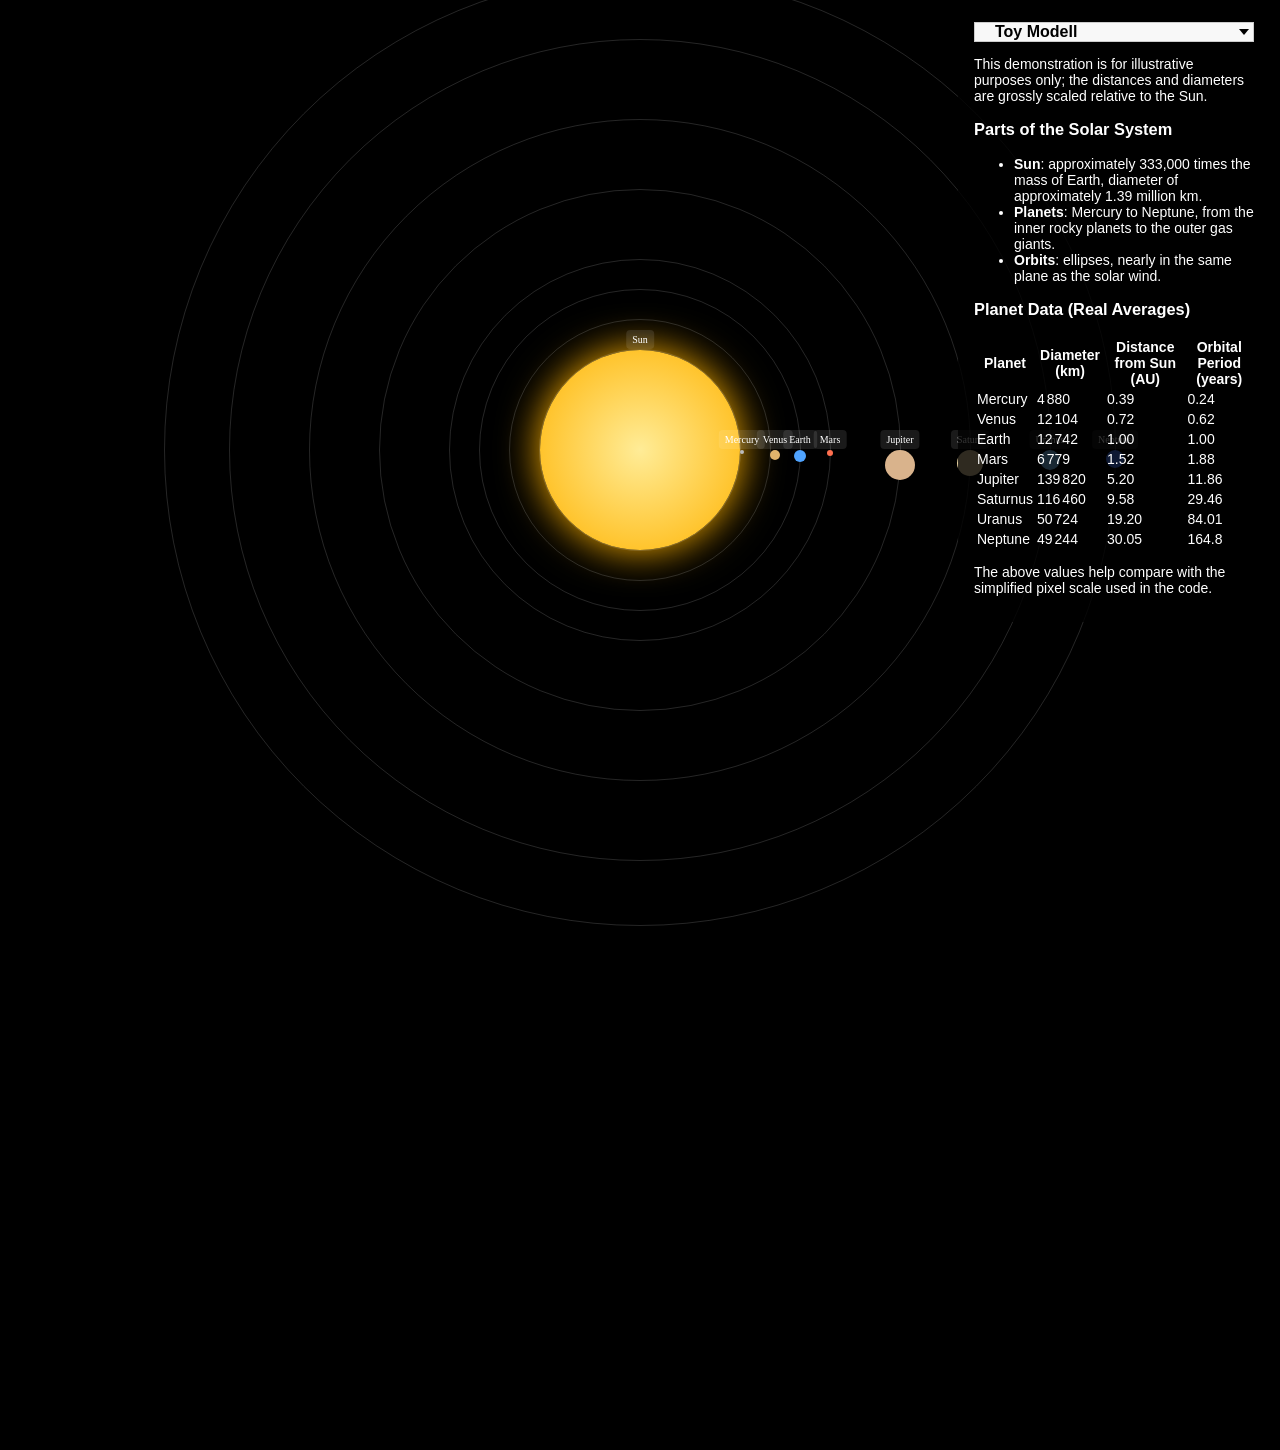
==== samples/sample2/index.html @ d975b99a "Toy Modell - Solar system" ====
<!DOCTYPE html>
<html lang="hu">

<head>
    <meta charset="UTF-8">
    <title>Solar system - Toy Modell – CSS animation</title>
    <link rel="stylesheet" href="main.css" />
    <link rel="stylesheet" href="infopanel.css" />
</head>

<body>

    <div id="info-panel">
        <button id="toggle-btn" class='toggle-btn open'>
            <h2>Toy Modell</h2>
        </button>

        <div id="info-content">
            <p>This demonstration is for illustrative purposes only; the distances and diameters are grossly scaled
                relative to the Sun.</p>
            <h3>Parts of the Solar System</h3>
            <ul>
                <li><strong>Sun</strong>: approximately 333,000 times the mass of Earth, diameter of approximately 1.39
                    million km.</li>
                <li><strong>Planets</strong>: Mercury to Neptune, from the inner rocky planets to the outer gas giants.
                </li>
                <li><strong>Orbits</strong>: ellipses, nearly in the same plane as the solar wind.</li>
            </ul>
            <h3>Planet Data (Real Averages)</h3>
            <table>
                <tr>
                    <th>Planet</th>
                    <th>Diameter (km)</th>
                    <th>Distance from Sun (AU)</th>
                    <th>Orbital Period (years)</th>
                </tr>
                <tr>
                    <td>Mercury</td>
                    <td>4 880</td>
                    <td>0.39</td>
                    <td>0.24</td>
                </tr>
                <tr>
                    <td>Venus</td>
                    <td>12 104</td>
                    <td>0.72</td>
                    <td>0.62</td>
                </tr>
                <tr>
                    <td>Earth </td>
                    <td>12 742</td>
                    <td>1.00</td>
                    <td>1.00</td>
                </tr>
                <tr>
                    <td>Mars</td>
                    <td>6 779</td>
                    <td>1.52</td>
                    <td>1.88</td>
                </tr>
                <tr>
                    <td>Jupiter</td>
                    <td>139 820</td>
                    <td>5.20</td>
                    <td>11.86</td>
                </tr>
                <tr>
                    <td>Saturnus</td>
                    <td>116 460</td>
                    <td>9.58</td>
                    <td>29.46</td>
                </tr>
                <tr>
                    <td>Uranus</td>
                    <td>50 724</td>
                    <td>19.20</td>
                    <td>84.01</td>
                </tr>
                <tr>
                    <td>Neptune</td>
                    <td>49 244</td>
                    <td>30.05</td>
                    <td>164.8</td>
                </tr>
            </table>
            <p>The above values help compare with the simplified pixel scale used in the code.</p>
        </div>
    </div>
    <div class="zoom-container" id="zoom">
        <div class="solar-system">
            <div class="sun">
                <span class='name'>Sun</span>
            </div>

            <div class="orbit orbit-mercury">
                <div class="planet mercury">
                    <span class='name'>Mercury</span>
                </div>
            </div>
            <div class="orbit orbit-venus">
                <div class="planet venus">
                    <span class='name'>Venus</span>
                </div>
            </div>
            <div class="orbit orbit-earth">
                <div class="planet earth">
                    <span class='name'>Earth</span>
                </div>
            </div>
            <div class="orbit orbit-mars">
                <div class="planet mars">
                    <span class='name'>Mars</span>
                </div>
            </div>
            <div class="orbit orbit-jupiter">
                <div class="planet jupiter">
                    <span class='name'>Jupiter</span>
                </div>
            </div>
            <div class="orbit orbit-saturn">
                <div class="planet saturn">
                    <span class='name'>Saturn</span>
                </div>
            </div>
            <div class="orbit orbit-uranus">
                <div class="planet uranus">
                    <span class='name'>Uranus</span>
                </div>
            </div>
            <div class="orbit orbit-neptune">
                <div class="planet neptune">
                    <span class='name'>Neptune</span>
                </div>
            </div>
        </div>
    </div>

    <script>
        /* Simple zoom with mouse wheel */
        let scale = 1;
        const zoom = document.getElementById("zoom");

        window.addEventListener("wheel", e => {
            e.preventDefault();
            scale += e.deltaY * -0.001;
            scale = Math.min(Math.max(0.2, scale), 3);
            zoom.style.transform = `scale(${scale})`;
        }, { passive: false });
    </script>
    <script>
        const info = document.getElementById('info-content');
        const toggleButton = document.getElementById('toggle-btn');
        let visible = true;
        toggleButton.addEventListener('click', () => {
            visible = !visible;
            info.style.display = visible ? 'block' : 'none';
            toggleButton.classList.toggle('closed', !visible);
            toggleButton.classList.toggle('open', visible);
        });
    </script>
</body>

</html>
---- samples/sample2/main.css ----
body {
  background: #000;
  margin: 0;
  overflow: hidden;
}

/* Zoomable container */
.zoom-container {
  width: 100vw;
  height: 100vh;
  display: flex;
  justify-content: center;
  align-items: center;
  transform-origin: center center;
}

.solar-system {
  position: relative;
  width: 2000px;
  height: 2000px;

  .name {
    position: fixed;
    top: -20px;
    left: 50%;
    transform: translateX(-50%);
    color: #fff;
    font-size: 10px;
    white-space: nowrap;
    padding: 4px 6px;
    border-radius: 4px;
    background-color: rgba(255, 255, 255, 0.1);
  }
}

/* Sun */
.sun {
  position: absolute;
  width: 200px;
  height: 200px;
  background: radial-gradient(circle, #ffec97, #ffb300);
  border-radius: 50%;
  top: 50%;
  left: 50%;
  transform: translate(-50%, -50%);
  box-shadow: 0 0 40px #ffb300;
}

/* Orbits */
.orbit {
  position: absolute;
  border: 1px solid rgba(255, 255, 255, 0.15);
  border-radius: 50%;
  top: 50%;
  left: 50%;
  transform: translate(-50%, -50%);
  animation: orbit linear infinite;
}

/* Planets */
.planet {
  position: absolute;
  border-radius: 50%;
  top: 50%;
  left: 50%;
  transform: translateX(var(--radius));
  transform-origin: calc(-1 * var(--radius)) center;
}

@keyframes orbit {
  from {
    transform: translate(-50%, -50%) rotate(0deg);
  }

  to {
    transform: translate(-50%, -50%) rotate(360deg);
  }
}

/* --- Planet data --- */

/* Mercury */
.orbit-mercury {
  width: 200px;
  height: 200px;
  animation-duration: 2.4s;
}

.mercury {
  --diameter: 4px;
  /*--radius: calc(100px - var(--diameter) / 2);*/
  --radius: 100px;
  width: var(--diameter);
  height: var(--diameter);
  background: #bbb;
}

/* VVenus */
.orbit-venus {
  width: 260px;
  height: 260px;
  animation-duration: 6.2s;
}

.venus {
  --diameter: 10px;
  width: var(--diameter);
  height: var(--diameter);
  background: #e0b36b;
  /* --radius: calc(130px - var(--diameter) / 2); */
  --radius: 130px;
}

/* Earth */
.orbit-earth {
  width: 320px;
  height: 320px;
  animation-duration: 10s;
}

.earth {
  --diameter: 12px;
  width: var(--diameter);
  height: var(--diameter);
  background: #4fa3ff;
  --radius: calc(160px - var(--diameter) / 2);
}

/* Mars */
.orbit-mars {
  width: 380px;
  height: 380px;
  animation-duration: 18.8s;
}

.mars {
  --diameter: 6px;
  width: var(--diameter);
  height: var(--diameter);
  background: #ff6f4f;
  --radius: calc(190px - var(--diameter) / 2);
}

/* Jupiter */
.orbit-jupiter {
  width: 520px;
  height: 520px;
  animation-duration: 118.6s;
}

.jupiter {
  --diameter: 30px;
  width: var(--diameter);
  height: var(--diameter);
  background: #d9b38c;
  --radius: calc(260px - var(--diameter) / 2);
}

/* Saturn */
.orbit-saturn {
  width: 660px;
  height: 660px;
  animation-duration: 294.6s;
}

.saturn {
  --diameter: 26px;
  width: var(--diameter);
  height: var(--diameter);
  background: #e8d3a2;
  --radius: calc(330px - var(--diameter) / 2);
}

/* Uranus */
.orbit-uranus {
  width: 820px;
  height: 820px;
  animation-duration: 840s;
}

.uranus {
  --diameter: 20px;
  width: var(--diameter);
  height: var(--diameter);
  background: #7fc7ff;
  --radius: calc(410px - var(--diameter) / 2);
}

/* Neptune */
.orbit-neptune {
  width: 950px;
  height: 950px;
  animation-duration: 1648s;
}

.neptune {
  --diameter: 18px;
  width: var(--diameter);
  height: var(--diameter);
  background: #497cff;
  --radius: calc(475px - var(--diameter) / 2);
}
---- samples/sample2/infopanel.css ----
/* info panel */
#info-panel {
  position: fixed;
  top: 10px;
  right: 10px;
  width: 280px;
  max-height: 80vh;
  background: rgba(0, 0, 0, 0.8);
  color: #fff;
  padding: 12px 16px;
  border-radius: 6px;
  font-family: sans-serif;
  font-size: 14px;
  z-index: 1000;
  overflow: auto;
}

#info-panel h2 {
  margin: 0 0 8px;
  font-size: 16px;
}

.toggle-btn {
  position: relative;
  padding-left: 20px;
  border: 1px solid #ccc;
  background: #f8f8f8;
  cursor: pointer;
}

#info-panel .toggle-btn {
  display: flex;
  align-items: center;
  justify-content: space-between;
  width: 100%;
  cursor: pointer;
  position: relative;

  &::after {
    content: '';
    position: absolute;
    right: 4px;
    top: 50%;
    transform: translateY(-50%);
    width: 0;
    height: 0;
    border-left: 5px solid transparent;
    border-right: 5px solid transparent;
  }
  &.open::after {
    border-top: 6px solid #000;
  }
  &.closed::after {
    border-bottom: 6px solid #000;
  }

  h2 {
    margin: 0;
    padding: 0;
    font-size: 16px;
    line-height: 1;
  }
}
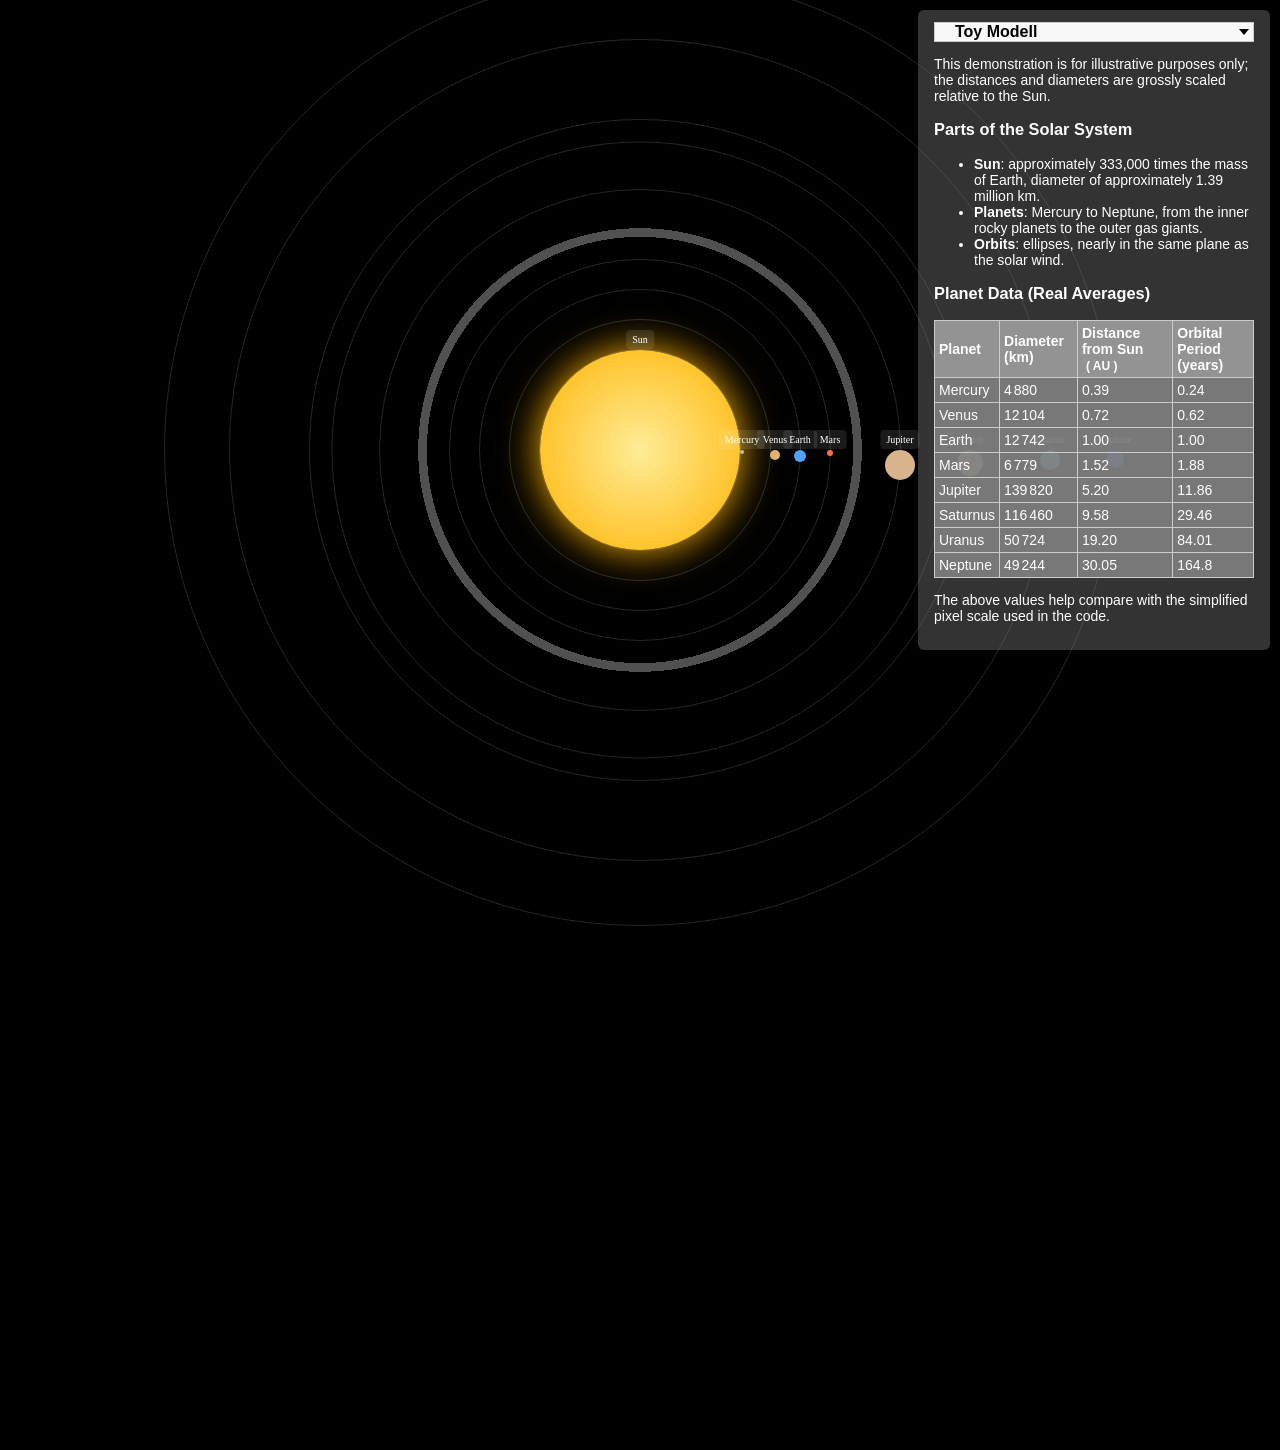
==== commit 2bca5f23: "Toy Modell - Solar system - asteroid belt" ====
--- a/samples/sample2/index.html
+++ b/samples/sample2/index.html
@@ -27,11 +27,16 @@
                 <li><strong>Orbits</strong>: ellipses, nearly in the same plane as the solar wind.</li>
             </ul>
             <h3>Planet Data (Real Averages)</h3>
-            <table>
+            <table class='table'>
                 <tr>
                     <th>Planet</th>
                     <th>Diameter (km)</th>
-                    <th>Distance from Sun (AU)</th>
+                    <th>Distance from Sun <span class='hover-info'> ( AU ) <span class='hover-content'>(Astronomical
+                                Unit
+                                is
+                                149 597 870 700
+                                meters,
+                                around 150 million km.)</span></span></th>
                     <th>Orbital Period (years)</th>
                 </tr>
                 <tr>
@@ -112,6 +117,10 @@
                     <span class='name'>Mars</span>
                 </div>
             </div>
+            <!-- asteroid belt between Mars and Jupiter -->
+            <div class="orbit orbit-asteroid">
+                <div class="asteroid-belt"></div>
+            </div>
             <div class="orbit orbit-jupiter">
                 <div class="planet jupiter">
                     <span class='name'>Jupiter</span>
--- a/samples/sample2/main.css
+++ b/samples/sample2/main.css
@@ -141,6 +141,31 @@
   --radius: calc(190px - var(--diameter) / 2);
 }
 
+/* Asteroid belt */
+/* place between Mars (380px) and Jupiter (520px) orbits */
+.orbit-asteroid {
+  /* --diameter: 480px; */
+  --diameter: 615px; /*TODO check value */
+  width: var(--diameter);
+  height: var(--diameter);
+  animation-duration: 70s;
+}
+.asteroid-belt {
+  position: absolute;
+  width: 100%;
+  height: 100%;
+  top: 0;
+  left: 0;
+  background: radial-gradient(
+    circle,
+    transparent 49%,
+    rgba(200, 200, 200, 0.4) 49%,
+    rgba(200, 200, 200, 0.4) 51%,
+    transparent 51%
+  );
+  border-radius: 50%;
+}
+
 /* Jupiter */
 .orbit-jupiter {
   width: 520px;
--- a/samples/sample2/infopanel.css
+++ b/samples/sample2/infopanel.css
@@ -3,9 +3,9 @@
   position: fixed;
   top: 10px;
   right: 10px;
-  width: 280px;
+  width: 320px;
   max-height: 80vh;
-  background: rgba(0, 0, 0, 0.8);
+  background: rgba(128, 128, 128, 0.4);
   color: #fff;
   padding: 12px 16px;
   border-radius: 6px;
@@ -61,3 +61,49 @@
     line-height: 1;
   }
 }
+
+.hover-info {
+  position: relative;
+  display: inline-block;
+  margin-left: 4px;
+  font-size: 12px;
+  /* color: #ccc; */
+  cursor: help;
+  .hover-content {
+    visibility: hidden;
+    width: 220px;
+    background-color: rgba(128, 128, 0, 0.9);
+    color: #fff;
+    text-align: left;
+    border-radius: 6px;
+    padding: 8px;
+    position: absolute;
+    z-index: 1;
+    bottom: 125%;
+    left: 50%;
+    transform: translateX(-50%);
+    opacity: 0;
+    transition: opacity 0.3s;
+  }
+  &:hover .hover-content {
+    visibility: visible;
+    opacity: 1;
+  }
+}
+
+.table {
+  width: 100%;
+  border-collapse: collapse;
+  margin-top: 12px;
+  background-color: rgba(128, 128, 128, 0.9);
+  th {
+    background-color: rgba(255, 255, 255, 0.2);
+    padding: 4px;
+    border: 1px solid #ccc;
+    text-align: left;
+  }
+  td {
+    padding: 4px;
+    border: 1px solid #ccc;
+  }
+}
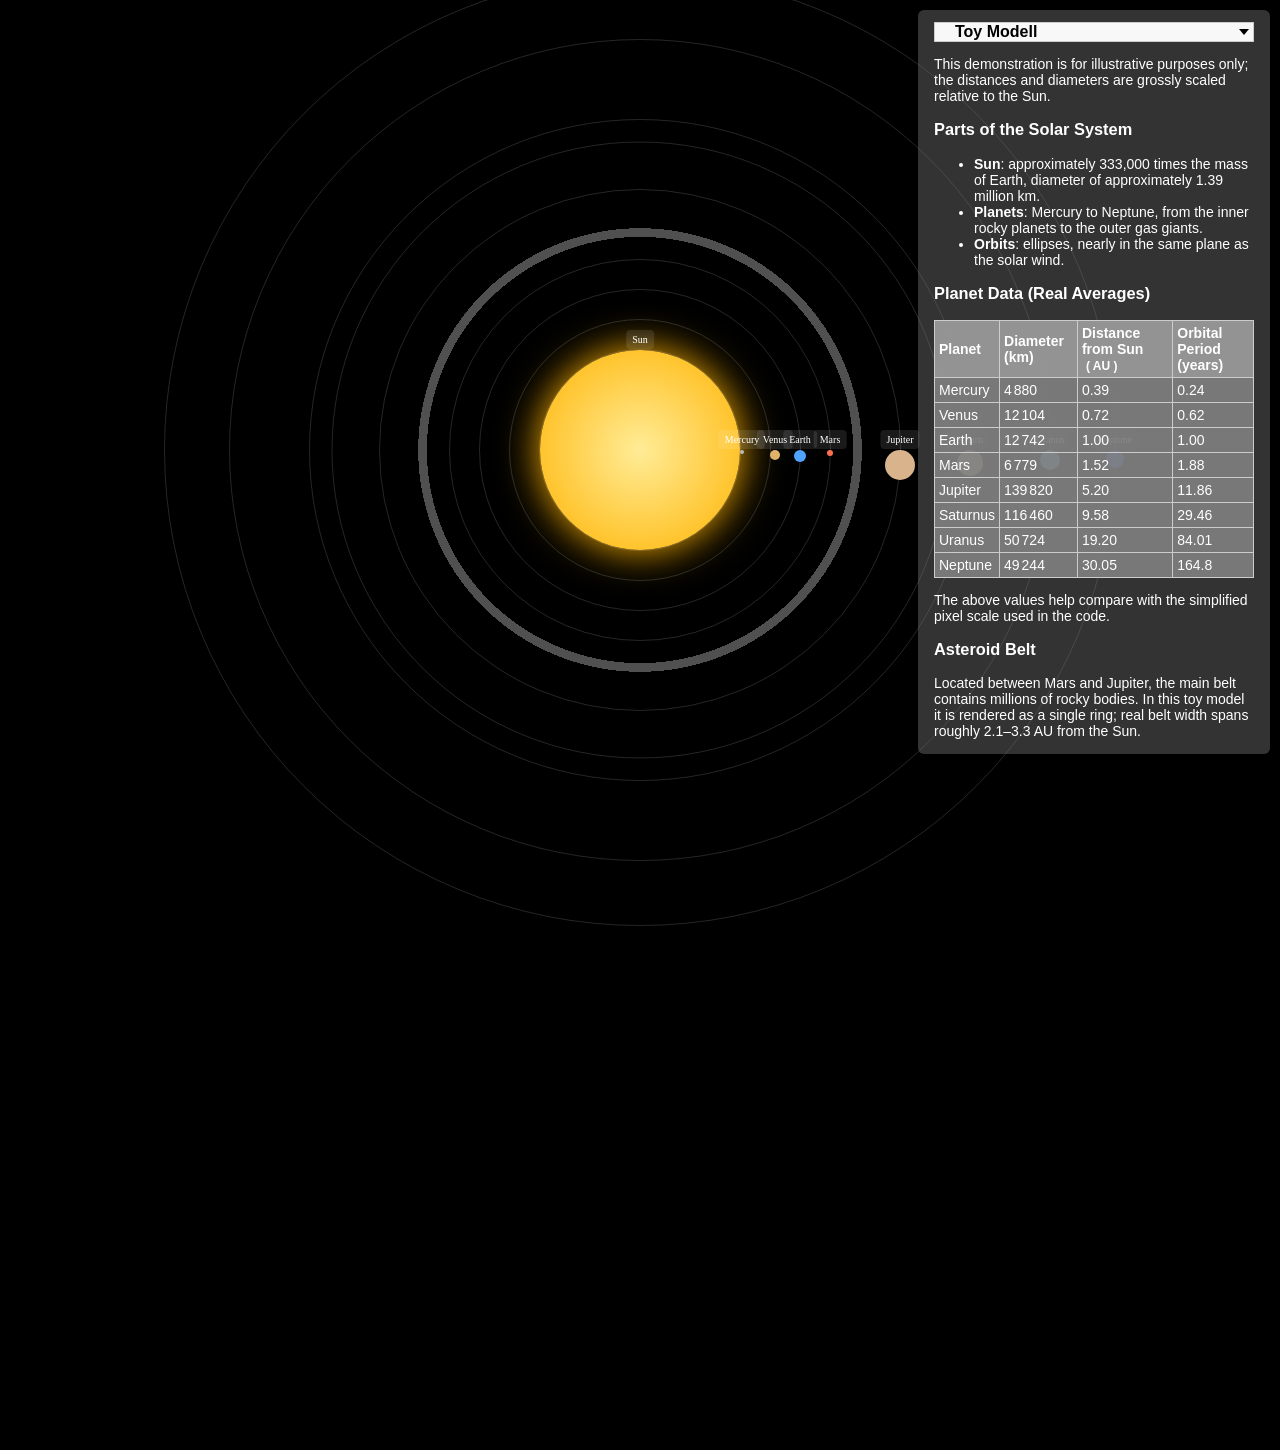
==== commit 77207365: "Toy Modell - Solar system - asteroid belt" ====
--- a/samples/sample2/index.html
+++ b/samples/sample2/index.html
@@ -89,6 +89,9 @@
                 </tr>
             </table>
             <p>The above values help compare with the simplified pixel scale used in the code.</p>
+            <h3>Asteroid Belt</h3>
+            <p>Located between Mars and Jupiter, the main belt contains millions of rocky bodies. In this toy model it
+                is rendered as a single ring; real belt width spans roughly 2.1–3.3 AU from the Sun.</p>
         </div>
     </div>
     <div class="zoom-container" id="zoom">
